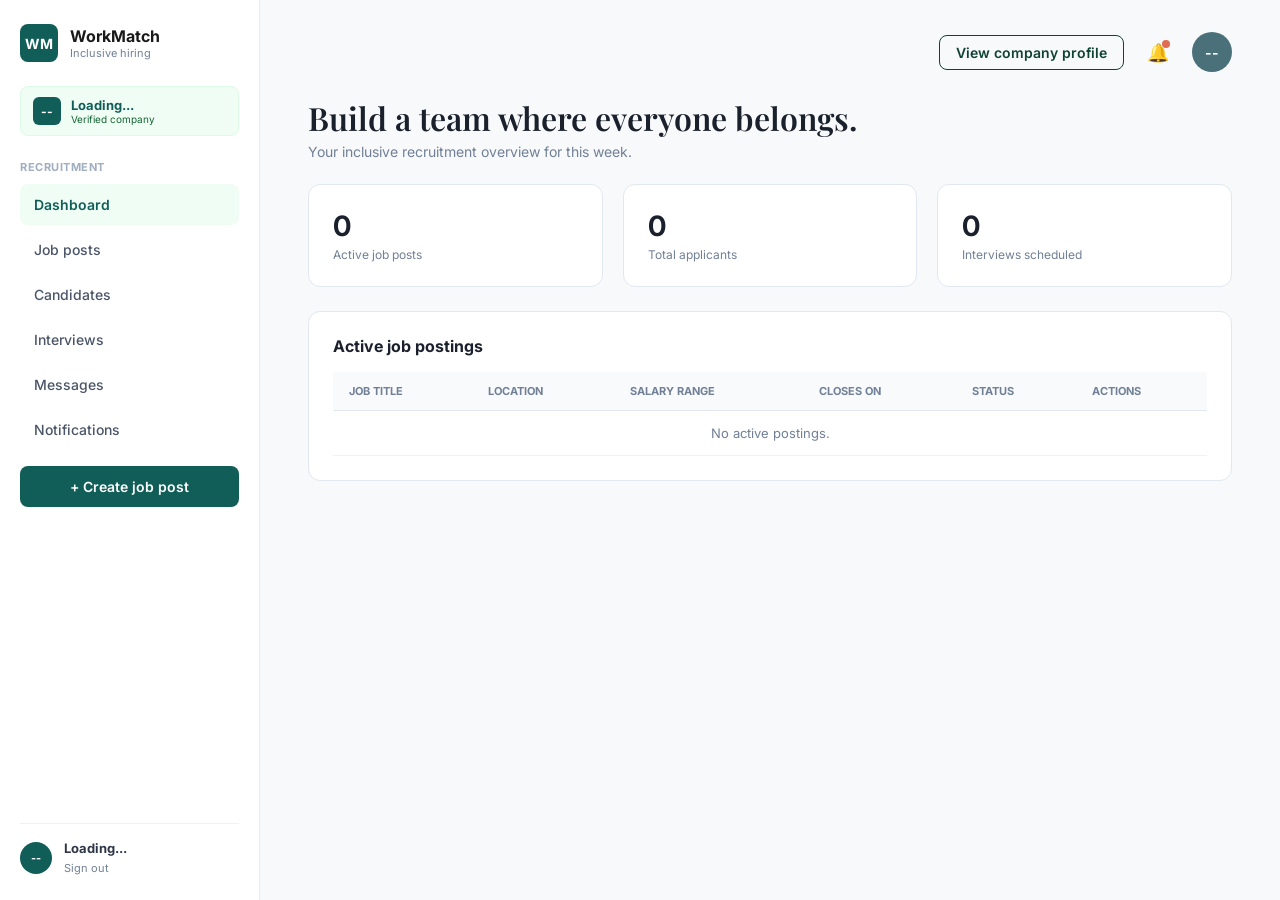
==== workmatch/src/main/resources/static/company-dashboard.html @ b6c86117 "modified:   workmatch/src/main/java/com/workmatch/applicant/Applicant.java 	modified:   workmatch/sr" ====
<!DOCTYPE html>
<html lang="en">
<head>
    <meta charset="UTF-8">
    <meta name="viewport" content="width=device-width, initial-scale=1.0">
    <title>WorkMatch - Company Dashboard</title>
    <link href="https://fonts.googleapis.com/css2?family=Playfair+Display:wght@600&family=Inter:wght@400;500;600;700&display=swap" rel="stylesheet">
    <style>
        * { box-sizing: border-box; margin: 0; padding: 0; font-family: 'Inter', sans-serif; }
        html, body { width: 100%; height: 100vh; background-color: #f7f9fa; overflow: hidden; }
        .dashboard-wrapper { width: 100vw; height: 100vh; display: flex; overflow: hidden; position: relative; }

        /* Sidebar */
        .sidebar { width: 260px; min-width: 260px; height: 100vh; background-color: #ffffff; border-right: 1px solid #e9ecef; display: flex; flex-direction: column; justify-content: space-between; padding: 24px 20px; }
        .logo-section { display: flex; align-items: center; gap: 12px; margin-bottom: 24px; }
        .logo-icon { width: 38px; height: 38px; background-color: #115e59; border-radius: 8px; display: flex; justify-content: center; align-items: center; color: white; font-weight: bold; font-size: 14px; }
        .logo-text h2 { font-size: 16px; color: #1a1a1a; font-weight: 700; }
        .logo-text p { font-size: 11px; color: #718096; }

        .company-badge-box { background: #f0fdf4; border: 1px solid #dcfce7; border-radius: 8px; padding: 10px 12px; display: flex; align-items: center; gap: 10px; margin-bottom: 24px; }
        .company-badge-icon { width: 28px; height: 28px; background: #115e59; color: white; border-radius: 6px; display: flex; justify-content: center; align-items: center; font-size: 12px; font-weight: 700; }

        .nav-section-label { font-size: 11px; font-weight: 700; color: #a0aec0; letter-spacing: 0.5px; margin-bottom: 10px; text-transform: uppercase; }
        .nav-menu { list-style: none; display: flex; flex-direction: column; gap: 4px; }
        .nav-item a { display: flex; align-items: center; justify-content: space-between; padding: 12px 14px; border-radius: 8px; text-decoration: none; color: #4a5568; font-size: 14px; font-weight: 500; cursor: pointer; }
        .nav-item.active a { background-color: #f0fdf4; color: #115e59; font-weight: 600; }

        .btn-create-job { background: #115e59; color: white; border: none; width: 100%; padding: 12px; border-radius: 8px; font-weight: 600; font-size: 14px; cursor: pointer; margin-top: 16px; }

        .user-profile { display: flex; align-items: center; gap: 12px; padding-top: 16px; border-top: 1px solid #edf2f7; }
        .avatar { width: 32px; height: 32px; background-color: #115e59; color: white; border-radius: 50%; display: flex; justify-content: center; align-items: center; font-size: 11px; font-weight: 700; }

        /* Main Workspace */
        .main-content { flex: 1; height: 100vh; overflow-y: auto; padding: 32px 48px 60px 48px; display: flex; flex-direction: column; gap: 24px; }
        
        /* Updated Top Bar Styling */
        .top-bar { display: flex; justify-content: flex-end; align-items: center; gap: 16px; position: relative; }
        .btn-company-profile { border: 1px solid #104233; color: #104233; background: transparent; padding: 8px 16px; border-radius: 8px; font-weight: 600; text-decoration: none; font-size: 14px; display: inline-flex; align-items: center; }
        .notification-wrapper { position: relative; cursor: pointer; display: flex; align-items: center; justify-content: center; width: 36px; height: 36px; }
        .notification-badge { position: absolute; top: 6px; right: 6px; width: 8px; height: 8px; background-color: #e06d53; border-radius: 50%; }
        
        .user-menu-container { position: relative; }
        .avatar-circle { width: 40px; height: 40px; border-radius: 50%; background-color: #4a707a; color: #ffffff; font-weight: bold; border: none; cursor: pointer; display: flex; align-items: center; justify-content: center; font-size: 14px; }
        
        .dropdown-menu { position: absolute; right: 0; top: 48px; background: white; border: 1px solid #e2e8f0; border-radius: 12px; box-shadow: 0 10px 15px -3px rgba(0,0,0,0.1); width: 200px; padding: 8px; display: none; z-index: 50; }
        .dropdown-menu.show { display: block; }
        .dropdown-item { display: flex; align-items: center; gap: 10px; padding: 10px 12px; color: #2d3748; text-decoration: none; font-size: 13px; font-weight: 500; border-radius: 6px; }
        .dropdown-item:hover { background: #f8fafc; }

        .header-title h1 { font-family: 'Playfair Display', serif; font-size: 32px; color: #1a202c; font-weight: 600; margin-bottom: 4px; }
        .header-title p { font-size: 14px; color: #718096; }

        .metrics-grid-3 { display: grid; grid-template-columns: repeat(3, 1fr); gap: 20px; }
        .metric-card { background: white; border: 1px solid #e2e8f0; border-radius: 12px; padding: 24px; }
        .metric-num { font-size: 28px; font-weight: 700; color: #1a202c; margin-bottom: 4px; }
        .metric-label { font-size: 12px; color: #718096; }

        .card { background: white; border: 1px solid #e2e8f0; border-radius: 12px; padding: 24px; }
        .co-table { width: 100%; border-collapse: collapse; text-align: left; }
        .co-table th { background: #f8fafc; padding: 12px 16px; font-size: 11px; font-weight: 700; color: #718096; text-transform: uppercase; border-bottom: 1px solid #e2e8f0; }
        .co-table td { padding: 14px 16px; border-bottom: 1px solid #edf2f7; font-size: 13px; color: #2d3748; }

        /* Modal Overlay & Figma Styling */
        .modal-overlay { position: fixed; top: 0; left: 0; width: 100vw; height: 100vh; background: rgba(0, 0, 0, 0.5); display: none; justify-content: center; align-items: center; z-index: 1000; }
        .modal-card { background: white; width: 780px; max-width: 95%; max-height: 90vh; border-radius: 16px; overflow-y: auto; padding: 36px; box-shadow: 0 20px 25px -5px rgba(0,0,0,0.1); }
        
        .form-group { margin-bottom: 20px; }
        .form-group label { display: block; font-size: 11px; font-weight: 700; color: #718096; text-transform: uppercase; margin-bottom: 6px; letter-spacing: 0.5px; }
        .form-input { width: 100%; padding: 10px 14px; border: 1px solid #cbd5e1; border-radius: 8px; font-size: 14px; color: #1a202c; background: #ffffff; }

        .checkbox-grid { display: grid; grid-template-columns: 1fr 1fr; gap: 10px; }
        .checkbox-card {
            display: flex;
            align-items: center;
            gap: 10px;
            padding: 12px 16px;
            background: #f8fafc;
            border: 1px solid #e2e8f0;
            border-radius: 10px;
            font-size: 13px;
            font-weight: 500;
            color: #2d3748;
            cursor: pointer;
            transition: all 0.2s ease;
            user-select: none;
        }
        .checkbox-card input[type="checkbox"] { width: 18px; height: 18px; accent-color: #115e59; cursor: pointer; }
        .checkbox-card:has(input[type="checkbox"]:checked) {
            background: #f0fdf4;
            border-color: #86efac;
            color: #115e59;
            font-weight: 600;
        }

        .view-section { display: none; }
        .view-section.active-view { display: flex; flex-direction: column; gap: 24px; }

        /* Candidate popup */
        .cd-avatar { width: 48px; height: 48px; background: #115e59; color: white; border-radius: 50%; display: flex; justify-content: center; align-items: center; font-size: 16px; font-weight: 700; flex-shrink: 0; }
        .cd-applied { background: #f0fdf4; border: 1px solid #dcfce7; border-radius: 10px; padding: 14px 16px; margin-bottom: 20px; }
        .cd-chip { display: inline-block; background: #f0fdf4; border: 1px solid #dcfce7; color: #115e59; padding: 4px 10px; border-radius: 6px; font-size: 12px; font-weight: 500; margin: 0 6px 6px 0; }
        .cd-box { background: #f8fafc; border: 1px solid #e2e8f0; border-radius: 10px; padding: 14px 16px; }
        .cd-box-title { font-size: 10px; font-weight: 700; color: #115e59; text-transform: uppercase; letter-spacing: 0.5px; margin-bottom: 6px; }

    </style>
</head>
<body>

    <div class="dashboard-wrapper">
        <!-- Sidebar -->
        <aside class="sidebar">
            <div>
                <div class="logo-section">
                    <div class="logo-icon">WM</div>
                    <div class="logo-text">
                        <h2>WorkMatch</h2>
                        <p>Inclusive hiring</p>
                    </div>
                </div>

                <div class="company-badge-box">
                    <div class="company-badge-icon" id="sidebarCompanyIcon">--</div>
                    <div>
                        <h4 style="font-size: 13px; color: #115e59; font-weight: 700;" id="sidebarCompanyName">Loading...</h4>
                        <p style="font-size: 10px; color: #166534;">Verified company</p>
                    </div>
                </div>

                <div class="nav-section-label">Recruitment</div>
                <ul class="nav-menu">
                    <li class="nav-item active" id="nav-dashboard"><a href="javascript:void(0)" onclick="switchView('dashboard')"><span>Dashboard</span></a></li>
                    <li class="nav-item"><a href="javascript:void(0)"><span>Job posts</span></a></li>
                    <li class="nav-item" id="nav-candidates"><a href="javascript:void(0)" onclick="switchView('candidates')"><span>Candidates</span></a></li>
                    <li class="nav-item"><a href="javascript:void(0)"><span>Interviews</span></a></li>
                    <li class="nav-item"><a href="javascript:void(0)"><span>Messages</span></a></li>
                    <li class="nav-item"><a href="javascript:void(0)"><span>Notifications</span></a></li>
                </ul>

                <button class="btn-create-job" onclick="openCreateJobModal()">+ Create job post</button>
            </div>

            <div class="user-profile">
                <div class="avatar" id="sidebarAvatar">--</div>
                <div>
                    <h4 style="font-size: 13px; color: #2d3748;" id="sidebarAdminName">Loading...</h4>
                    <a href="/login.html" style="font-size: 11px; color: #718096; text-decoration: none;">Sign out</a>
                </div>
            </div>
        </aside>

        <!-- Main Workspace -->
        <main class="main-content">
            <div class="top-bar">
                <a href="/company/profile" class="btn-company-profile">View company profile</a>
                <div class="notification-wrapper">
                    <span style="font-size: 18px;">🔔</span>
                    <span class="notification-badge"></span>
                </div>
                <div class="user-menu-container">
                    <button class="avatar-circle" id="companyMenuBtn">--</button>
                    <div class="dropdown-menu" id="companyDropdown">
                        <a href="/company/profile" class="dropdown-item">
                            <span>🏢</span> Company profile
                        </a>
                        <a href="/login.html" class="dropdown-item">
                            <span>❯</span> Log out
                        </a>
                    </div>
                </div>
            </div>

            <div id="view-dashboard" class="view-section active-view">
                
            <div class="header-title">
                <h1>Build a team where everyone belongs.</h1>
                <p>Your inclusive recruitment overview for this week.</p>
            </div>

            <div class="metrics-grid-3">
                <div class="metric-card">
                    <div class="metric-num" id="activeJobCount">0</div>
                    <div class="metric-label">Active job posts</div>
                </div>
                <div class="metric-card">
                    <div class="metric-num">0</div>
                    <div class="metric-label">Total applicants</div>
                </div>
                <div class="metric-card">
                    <div class="metric-num">0</div>
                    <div class="metric-label">Interviews scheduled</div>
                </div>
            </div>

            <div class="card">
                <h3 style="font-size: 16px; font-weight: 700; color: #1a202c; margin-bottom: 16px;">Active job postings</h3>
                <table class="co-table">
                    <thead>
                        <tr>
                            <th>Job Title</th>
                            <th>Location</th>
                            <th>Salary Range</th>
                            <th>Closes On</th>
                            <th>Status</th>
                            <th>Actions</th>
                        </tr>
                    </thead>
                    <tbody id="companyJobsTableBody">
                        <tr><td colspan="6" style="text-align:center; color:#718096;">No active postings.</td></tr>
                    </tbody>
                </table>
            </div>
            </div>

            <div id="view-candidates" class="view-section">
                <div class="header-title">
                    <h1>Applicant screening</h1>
                    <p>Review candidates using qualifications and accommodations. Scores never automatically reject applicants.</p>
                </div>
                <div class="card" style="padding: 0; overflow: hidden;">
                    <table class="co-table">
                        <thead>
                            <tr>
                                <th>Candidate</th>
                                <th>Position</th>
                                <th>Match</th>
                                <th>Status</th>
                                <th>Action</th>
                            </tr>
                        </thead>
                        <tbody id="candidatesTableBody">
                            <tr><td colspan="5" style="text-align:center; color:#718096;">No applicants yet.</td></tr>
                        </tbody>
                    </table>
                </div>
            </div>
        </main>
    </div>

    <!-- NEW JOB POSTING MODAL -->
    <div class="modal-overlay" id="createJobModal">
        <div class="modal-card">
            <div style="display: flex; align-items: center; gap: 12px; margin-bottom: 24px;">
                <div style="width: 40px; height: 40px; background: #f0fdf4; color: #166534; border-radius: 10px; display: flex; justify-content: center; align-items: center; font-size: 18px;">💼</div>
                <div>
                    <span style="font-size: 11px; font-weight: 700; color: #166534; text-transform: uppercase;">Create an inclusive opportunity</span>
                    <h2 style="font-size: 20px; font-weight: 700; color: #1a202c;">New job posting</h2>
                </div>
            </div>

            <form id="createJobForm" onsubmit="publishJob(event)">
                <div class="form-group">
                    <label>Job Title</label>
                    <input type="text" class="form-input" id="jobTitleInput" required placeholder="e.g. Junior Accessibility Analyst">
                </div>

                <div class="form-group">
                    <label>Job Description & Responsibilities</label>
                    <textarea class="form-input" id="jobDescInput" rows="3" placeholder="Review digital experiences, document accessibility issues..."></textarea>
                </div>

                <div style="display: grid; grid-template-columns: 1fr 1fr; gap: 16px;">
                    <div class="form-group">
                        <label>Salary Minimum (PHP/month)</label>
                        <input type="number" class="form-input" id="salaryMinInput" placeholder="e.g. 25000">
                    </div>
                    <div class="form-group">
                        <label>Salary Maximum (PHP/month)</label>
                        <input type="number" class="form-input" id="salaryMaxInput" placeholder="e.g. 40000">
                    </div>
                </div>

                <div class="form-group">
                    <label>Applications Close On</label>
                    <input type="date" class="form-input" id="closingDateInput" required>
                </div>

                <div class="form-group">
                    <label>Work Setup (At least 1 required)</label>
                    <div id="workSetupCheckboxes" class="checkbox-grid"></div>
                </div>

                <div class="form-group">
                    <label>Skills & Qualifications (At least 1 required)</label>
                    <div id="skillsCheckboxes" class="checkbox-grid"></div>
                </div>

                <div class="form-group">
                    <label>Physical Demands</label>
                    <div id="physicalCheckboxes" class="checkbox-grid"></div>
                </div>

                <div class="form-group">
                    <label>Applicant Needs & Accommodations</label>
                    <div id="accessibilityCheckboxes" class="checkbox-grid"></div>
                </div>

                <div style="display: grid; grid-template-columns: 1fr 1fr; gap: 16px;">
                    <div class="form-group">
                        <label>Minimum Education Level</label>
                        <select class="form-input" id="educationSelect"></select>
                    </div>
                    <div class="form-group">
                        <label>Experience Range Required</label>
                       <select class="form-input" id="experienceSelect">
                            <option value="">Select Experience Range</option>
                            <option value="1">Entry-level (0 - 1 year)</option>
                            <option value="2">1 - 3 years</option>
                            <option value="3">3 - 5 years</option>
                            <option value="4">5+ years</option>
                        </select>
                    </div>
                </div>

                <div class="form-group">
                    <label>Location</label>
                    <div style="display: grid; grid-template-columns: 1fr 1fr 1fr; gap: 10px;">
                        <select class="form-input" id="regionSelect" onchange="onRegionChange()"><option value="">Region</option></select>
                        <select class="form-input" id="provinceSelect" onchange="onProvinceChange()"><option value="">Province</option></select>
                        <select class="form-input" id="citySelect"><option value="">City</option></select>
                    </div>
                </div>

                <div class="form-group">
                    <label>Other Notes (Shown to applicants)</label>
                    <textarea class="form-input" id="otherNotesInput" rows="3" placeholder="Optional details for applicants"></textarea>
                </div>

                <div style="display: flex; justify-content: flex-end; gap: 12px; border-top: 1px solid #e2e8f0; padding-top: 20px; margin-top: 24px;">
                    <button type="button" onclick="closeCreateJobModal()" style="background: white; border: 1px solid #cbd5e1; color: #475569; padding: 10px 20px; border-radius: 8px; font-weight: 600; cursor: pointer;">Save draft</button>
                    <button type="submit" style="background: #115e59; color: white; border: none; padding: 10px 24px; border-radius: 8px; font-weight: 600; cursor: pointer;">Publish job</button>
                </div>
            </form>
        </div>
    </div>

    <!-- CANDIDATE DETAILS POPUP -->
    <div class="modal-overlay" id="candidateModal">
        <div class="modal-card" style="width: 560px;">
            <div style="display: flex; justify-content: space-between; align-items: flex-start; margin-bottom: 20px;">
                <div style="display: flex; align-items: center; gap: 12px;">
                    <div class="cd-avatar" id="cdAvatar">--</div>
                    <div>
                        <p style="font-size: 10px; font-weight: 700; color: #718096; text-transform: uppercase; letter-spacing: 0.5px;">Candidate profile</p>
                        <h2 id="cdName" style="font-size: 20px; font-weight: 700; color: #1a202c;">Name</h2>
                        <p id="cdEmail" style="font-size: 12px; color: #115e59;">Email</p>
                    </div>
                </div>
                <span id="cdStatus" style="background:#f0fdf4; color:#115e59; padding:4px 10px; border-radius:12px; font-weight:600; font-size:11px;">Status</span>
            </div>

            <div class="cd-applied">
                <div class="cd-box-title">Applied for</div>
                <div id="cdJob" style="font-size: 18px; font-weight: 700; color: #115e59;"></div>
                <div id="cdMatch" style="font-size: 12px; color: #166534; margin-top: 2px;"></div>
            </div>

            <div style="display: grid; grid-template-columns: 1fr 1fr; gap: 16px;">
                <div class="form-group">
                    <label>Education</label>
                    <div id="cdEducation" style="font-size: 14px; font-weight: 600; color: #1a202c;"></div>
                </div>
                <div class="form-group">
                    <label>Experience</label>
                    <div id="cdExperience" style="font-size: 14px; font-weight: 600; color: #1a202c;"></div>
                </div>
            </div>
            <div class="form-group">
                <label>Location</label>
            <div id="cdLocation" style="font-size: 14px; font-weight: 600; color: #1a202c;"></div>
            </div>
            <div class="form-group">
                <label>Skills</label>
                <div id="cdSkills"></div>
            </div>
            <div class="form-group">
                <label>Work setup preference</label>
                <div id="cdWorkSetup" style="font-size: 14px; font-weight: 600; color: #1a202c;"></div>
            </div>

            <div style="display: grid; grid-template-columns: 1fr 1fr; gap: 12px; margin-bottom: 12px;">
                <div class="cd-box">
                    <div class="cd-box-title">Accessibility needs</div>
                    <div id="cdAccessibility" style="font-size: 13px; font-weight: 600; color: #1a202c;"></div>
                </div>
                <div class="cd-box">
                    <div class="cd-box-title">Physical demands they cannot do</div>
                    <div id="cdPhysical" style="font-size: 13px; font-weight: 600; color: #1a202c;"></div>
                </div>
            </div>
            <div class="cd-box" style="margin-bottom: 20px;">
                <div class="cd-box-title">Other needs</div>
                <div id="cdOtherNeeds" style="font-size: 13px; font-weight: 600; color: #1a202c;"></div>
            </div>

            <div class="form-group" style="border-top: 1px solid #e2e8f0; padding-top: 16px;">
                <label>Change status</label>
                <div style="display: flex; gap: 10px; align-items: center;">
                <select id="cdStatusSelect" class="form-input">
                    <option value="">Choose a new status</option>
                    <option value="Under review">Under review</option>
                    <option value="Interview invited">Interview invited</option>
                    <option value="Offer sent">Offer sent</option>
                    <option value="Hired">Hired</option>
                    <option value="Not selected">Not selected</option>
                </select>
                <button type="button" onclick="saveCandidateStatus()" style="background: #115e59; color: white; border: none; padding: 10px 18px; border-radius: 8px; font-weight: 600; cursor: pointer; white-space: nowrap;">Save status</button>
            </div>
            <span id="cdStatusMsg" style="font-size: 12px; font-weight: 600;"></span>
        </div>

            <div style="display: flex; justify-content: flex-end; border-top: 1px solid #e2e8f0; padding-top: 20px;">
                <button type="button" onclick="closeCandidateModal()" style="background: white; border: 1px solid #cbd5e1; color: #475569; padding: 10px 20px; border-radius: 8px; font-weight: 600; cursor: pointer;">Close</button>
            </div>
        </div>
    </div>

    <script>
        let allLabelsData = [];
        let allLocationsData = [];

        // Toggle user dropdown menu
        document.addEventListener('DOMContentLoaded', () => {
            const menuBtn = document.getElementById('companyMenuBtn');
            const dropdown = document.getElementById('companyDropdown');

            if (menuBtn && dropdown) {
                menuBtn.addEventListener('click', (e) => {
                    e.stopPropagation();
                    dropdown.classList.toggle('show');
                });

                document.addEventListener('click', () => {
                    dropdown.classList.remove('show');
                });
            }
        });

        function openCreateJobModal() {
            document.getElementById('createJobModal').style.display = 'flex';
        }

        function closeCreateJobModal() {
            document.getElementById('createJobModal').style.display = 'none';
        }

        function loadMetaData() {
            fetch('/api/labels')
                .then(res => res.json())
                .then(labels => {
                    allLabelsData = labels;
                    renderCheckboxes('WORK_SETUP', 'workSetupCheckboxes');
                    renderCheckboxes('SKILL', 'skillsCheckboxes');
                    renderCheckboxes('PHYSICAL_DEMAND', 'physicalCheckboxes');
                    renderCheckboxes('ACCESSIBILITY', 'accessibilityCheckboxes');
                    renderEducationDropdown(labels);

                    fetch('/api/locations')
                        .then(res => res.json())
                        .then(locations => {
                            allLocationsData = locations;
                            renderRegionDropdown();
                        });
                });
        }

        function renderCheckboxes(groupName, containerId) {
            const container = document.getElementById(containerId);
            container.innerHTML = '';
            const filtered = allLabelsData.filter(l => l.labelGroup === groupName);
            filtered.forEach(l => {
                container.innerHTML += `
                    <label class="checkbox-card">
                        <input type="checkbox" name="jobLabelCheckbox" value="${l.id}">
                        <span>${l.name}</span>
                    </label>
                `;
            });
        }

        function renderEducationDropdown(labels) {
            const select = document.getElementById('educationSelect');
            select.innerHTML = '<option value="">Select Minimum Education</option>';
            const educations = labels.filter(l => l.labelGroup === 'EDUCATION').sort((a, b) => a.rankOrder - b.rankOrder);
            educations.forEach(e => {
                select.innerHTML += `<option value="${e.rankOrder}">${e.name}</option>`;
            });
        }

        function renderRegionDropdown() {
            const regionSelect = document.getElementById('regionSelect');
            regionSelect.innerHTML = '<option value="">Select Region</option>';
            const regions = [...new Set(allLocationsData.map(l => l.region))];
            regions.forEach(r => {
                regionSelect.innerHTML += `<option value="${r}">${r}</option>`;
            });
        }

        function onRegionChange() {
            const region = document.getElementById('regionSelect').value;
            const provinceSelect = document.getElementById('provinceSelect');
            provinceSelect.innerHTML = '<option value="">Select Province</option>';
            document.getElementById('citySelect').innerHTML = '<option value="">Select City</option>';

            const provinces = [...new Set(allLocationsData.filter(l => l.region === region).map(l => l.province))];
            provinces.forEach(p => {
                provinceSelect.innerHTML += `<option value="${p}">${p}</option>`;
            });
        }

        function onProvinceChange() {
            const region = document.getElementById('regionSelect').value;
            const province = document.getElementById('provinceSelect').value;
            const citySelect = document.getElementById('citySelect');
            citySelect.innerHTML = '<option value="">Select City</option>';

            const cities = allLocationsData.filter(l => l.region === region && l.province === province);
            cities.forEach(c => {
                citySelect.innerHTML += `<option value="${c.city}">${c.city}</option>`;
            });
        }

        function loadCompanyJobs() {
            fetch('/api/jobs')
                .then(res => res.json())
                .then(jobs => {
                    const tbody = document.getElementById('companyJobsTableBody');
                    tbody.innerHTML = '';
                    const companyName = document.getElementById('sidebarCompanyName').innerText;

                    const myJobs = jobs.filter(j => j.company === companyName);

                    // Only jobs that have not expired count as active
                    const activeJobs = myJobs.filter(j => !j.expired);
                    document.getElementById('activeJobCount').innerText = activeJobs.length;

                    if (myJobs.length === 0) {
                        tbody.innerHTML = '<tr><td colspan="6" style="text-align:center; color:#718096;">No active postings.</td></tr>';
                        return;
                    }

                    // Active jobs first, expired jobs last
                    myJobs.sort((a, b) => Number(a.expired) - Number(b.expired));

                    myJobs.forEach(job => {
                        const salaryText = (job.salaryMin && job.salaryMax) ? `₱${job.salaryMin} - ₱${job.salaryMax}` : 'Negotiable';
                        const closesText = job.closingDate ? job.closingDate : 'No closing date';
                        const statusBadge = job.expired
                            ? '<span style="background:#fee2e2; color:#b91c1c; padding:4px 10px; border-radius:12px; font-weight:600; font-size:11px;">Expired</span>'
                            : '<span style="background:#dcfce7; color:#166534; padding:4px 10px; border-radius:12px; font-weight:600; font-size:11px;">Active</span>';

                        tbody.innerHTML += `
                            <tr>
                                <td><strong>${job.title}</strong></td>
                                <td>${job.city || 'Remote'}, ${job.province || ''}</td>
                                <td>${salaryText}</td>
                                <td>${closesText}</td>
                                <td>${statusBadge}</td>
                                <td><span style="color:#115e59; font-weight:600; cursor:pointer;">Manage</span></td>
                            </tr>
                        `;
                    });
                });
        }

        function publishJob(event) {
            event.preventDefault();

            const checkedBoxes = document.querySelectorAll('input[name="jobLabelCheckbox"]:checked');
            const labelIds = Array.from(checkedBoxes).map(cb => parseInt(cb.value));

            const workSetupsChecked = Array.from(document.querySelectorAll('#workSetupCheckboxes input:checked'));
            const skillsChecked = Array.from(document.querySelectorAll('#skillsCheckboxes input:checked'));

            if (workSetupsChecked.length === 0) {
                alert('Please select at least 1 work setup.');
                return;
            }
            if (skillsChecked.length === 0) {
                alert('Please select at least 1 required skill.');
                return;
            }

            const payload = {
                title: document.getElementById('jobTitleInput').value,
                salaryMin: document.getElementById('salaryMinInput').value ? parseFloat(document.getElementById('salaryMinInput').value) : null,
                salaryMax: document.getElementById('salaryMaxInput').value ? parseFloat(document.getElementById('salaryMaxInput').value) : null,
                minEducationRank: document.getElementById('educationSelect').value ? parseInt(document.getElementById('educationSelect').value) : null,
                experienceRank: document.getElementById('experienceSelect').value ? parseInt(document.getElementById('experienceSelect').value) : null,
                region: document.getElementById('regionSelect').value,
                province: document.getElementById('provinceSelect').value,
                city: document.getElementById('citySelect').value,
                otherNotes: document.getElementById('otherNotesInput').value,
                closingDate: document.getElementById('closingDateInput').value,
                labelIds: labelIds
            };

            fetch('/api/company/jobs', {
                method: 'POST',
                headers: { 'Content-Type': 'application/json' },
                body: JSON.stringify(payload)
            })
            .then(res => {
                if (res.ok) {
                    closeCreateJobModal();
                    loadCompanyJobs();
                    document.getElementById('createJobForm').reset();
                } else {
                    alert('Failed to publish job. Please check inputs.');
                }
            })
            .catch(err => {
                console.error('Error posting job:', err);
                alert('An error occurred while publishing the job.');
            });
        }

        // Two letters for the round avatar
        function getInitials(name) {
            if (!name) return "--";
            const parts = name.trim().split(/\s+/);
            if (parts.length === 1) return parts[0].substring(0, 2).toUpperCase();
            return (parts[0][0] + parts[parts.length - 1][0]).toUpperCase();
        }

        // Switches between the Dashboard and Candidates pages
        function switchView(viewName) {
            document.querySelectorAll('.view-section').forEach(el => el.classList.remove('active-view'));
            document.querySelectorAll('.nav-item').forEach(el => el.classList.remove('active'));
            document.getElementById('view-' + viewName).classList.add('active-view');
            const nav = document.getElementById('nav-' + viewName);
            if (nav) nav.classList.add('active');
            if (viewName === 'candidates') loadCandidates();
        }

        // Fills the Candidates table with this company's real applicants
        function loadCandidates() {
            fetch('/api/company/applications')
                .then(res => res.ok ? res.json() : [])
                .then(apps => {
                    const tbody = document.getElementById('candidatesTableBody');
                    tbody.innerHTML = '';

                    if (!Array.isArray(apps) || apps.length === 0) {
                        tbody.innerHTML = '<tr><td colspan="5" style="text-align:center; color:#718096;">No applicants yet.</td></tr>';
                        return;
                    }

                    apps.forEach(a => {
                        const matchText = (a.score !== null && a.score !== undefined) ? a.score + '%' : '-';
                        tbody.innerHTML += `
                            <tr>
                                <td>
                                    <div style="display:flex; align-items:center; gap:10px;">
                                        <div style="width:32px; height:32px; background:#f0fdf4; color:#115e59; border-radius:50%; display:flex; justify-content:center; align-items:center; font-size:11px; font-weight:700;">${getInitials(a.applicantName)}</div>
                                        <strong>${a.applicantName}</strong>
                                    </div>
                                </td>
                                <td>${a.jobTitle}</td>
                                <td><strong style="color:#115e59;">${matchText}</strong></td>
                                <td><span style="background:#f0fdf4; color:#115e59; padding:4px 10px; border-radius:12px; font-weight:600; font-size:11px;">${a.status || 'Submitted'}</span></td>  
                                <td><button type="button" onclick="openCandidateModal(${a.id}, ${a.score})" style="background:white; border:1px solid #115e59; color:#115e59; padding:6px 14px; border-radius:8px; font-weight:600; font-size:12px; cursor:pointer;">View</button></td>
                            </tr>
                        `;
                    });
                });
        }

        // Fills the company name and initials from the logged-in session
        function loadCompanyHeader() {
            fetch('/api/company/me')
                .then(res => {
                    if (res.status === 401) {
                        window.location.href = '/login.html';
                        return null;
                    }
                    return res.json();
                })
                .then(data => {
                    if (!data) return;
                    const initials = getInitials(data.companyName);
                    document.getElementById('sidebarCompanyName').innerText = data.companyName;
                    document.getElementById('sidebarCompanyIcon').innerText = initials;
                    document.getElementById('sidebarAdminName').innerText = data.companyName + ' Admin';
                    document.getElementById('sidebarAvatar').innerText = initials;
                    document.getElementById('companyMenuBtn').innerText = initials;
                    // The job list needs the name first
                    loadCompanyJobs();
                });
        }

        // Turns a list into text, or says nothing is listed
        function listText(items) {
            return (items && items.length > 0) ? items.join(', ') : 'None listed';
        }

        let currentCandidateId = null;

        // Opens the popup with one applicant's real details
        function openCandidateModal(id, score) {
            fetch('/api/company/applications/' + id)
                .then(res => res.ok ? res.json() : null)
                .then(d => {
                    if (!d) {
                        alert('Could not load the applicant details.');
                        return;
                    }

                    currentCandidateId = id;
                    document.getElementById('cdStatusSelect').value = '';
                    document.getElementById('cdStatusMsg').innerText = '';
                    document.getElementById('cdAvatar').innerText = getInitials(d.applicantName);
                    document.getElementById('cdName').innerText = d.applicantName || 'Unknown';
                    document.getElementById('cdEmail').innerText = d.applicantEmail || '';
                    document.getElementById('cdStatus').innerText = d.status || 'Submitted';
                    document.getElementById('cdJob').innerText = d.jobTitle || '';
                    document.getElementById('cdMatch').innerText =
                        (score !== null && score !== undefined) ? score + '% profile match' : '';
                    document.getElementById('cdEducation').innerText =
                        (d.education || 'Not provided') + (d.program ? ', ' + d.program : '');
                    document.getElementById('cdExperience').innerText =
                        (d.experienceYears !== null && d.experienceYears !== undefined) ? d.experienceYears + ' years' : 'Not provided';
                    const place = [d.city, d.province].filter(p => p && p.length > 0).join(', ');
                    document.getElementById('cdLocation').innerText = place || 'Not provided';

                    // Skills as small chips
                    const skillsBox = document.getElementById('cdSkills');
                    skillsBox.innerHTML = '';
                    if (d.skills && d.skills.length > 0) {
                        d.skills.forEach(s => {
                            const chip = document.createElement('span');
                            chip.className = 'cd-chip';
                            chip.innerText = s;
                            skillsBox.appendChild(chip);
                        });
                    } else {
                        skillsBox.innerText = 'None listed';
                    }

                    document.getElementById('cdWorkSetup').innerText =
                        (d.workSetup && d.workSetup.length > 0) ? d.workSetup.join(' · ') : 'None listed';
                    document.getElementById('cdAccessibility').innerText = listText(d.accessibilityNeeds);
                    document.getElementById('cdPhysical').innerText = listText(d.physicalLimits);
                    document.getElementById('cdOtherNeeds').innerText = d.otherNeeds || 'None listed';
                    document.getElementById('candidateModal').style.display = 'flex';
                });
        }

        function closeCandidateModal() {
            document.getElementById('candidateModal').style.display = 'none';
        }

        // Saves the new status picked in the popup
        function saveCandidateStatus() {
            const newStatus = document.getElementById('cdStatusSelect').value;
            const msg = document.getElementById('cdStatusMsg');
            if (!newStatus) {
                msg.style.color = '#b91c1c';
                msg.innerText = 'Please choose a status first.';
                return;
            }
            fetch('/api/company/applications/' + currentCandidateId + '/status', {
                method: 'POST',
                headers: { 'Content-Type': 'application/json' },
                body: JSON.stringify({ status: newStatus })
            })
            .then(res => {
                if (res.ok) {
                    msg.style.color = '#15803d';
                    msg.innerText = '✓ Status updated';
                    document.getElementById('cdStatus').innerText = newStatus;
                    loadCandidates();
                } else {
                    msg.style.color = '#b91c1c';
                    msg.innerText = 'Could not update the status.';
                }
            });
        }

            window.onload = function() {
            loadMetaData();
            loadCompanyHeader();
        };
    </script>
</body>
</html>
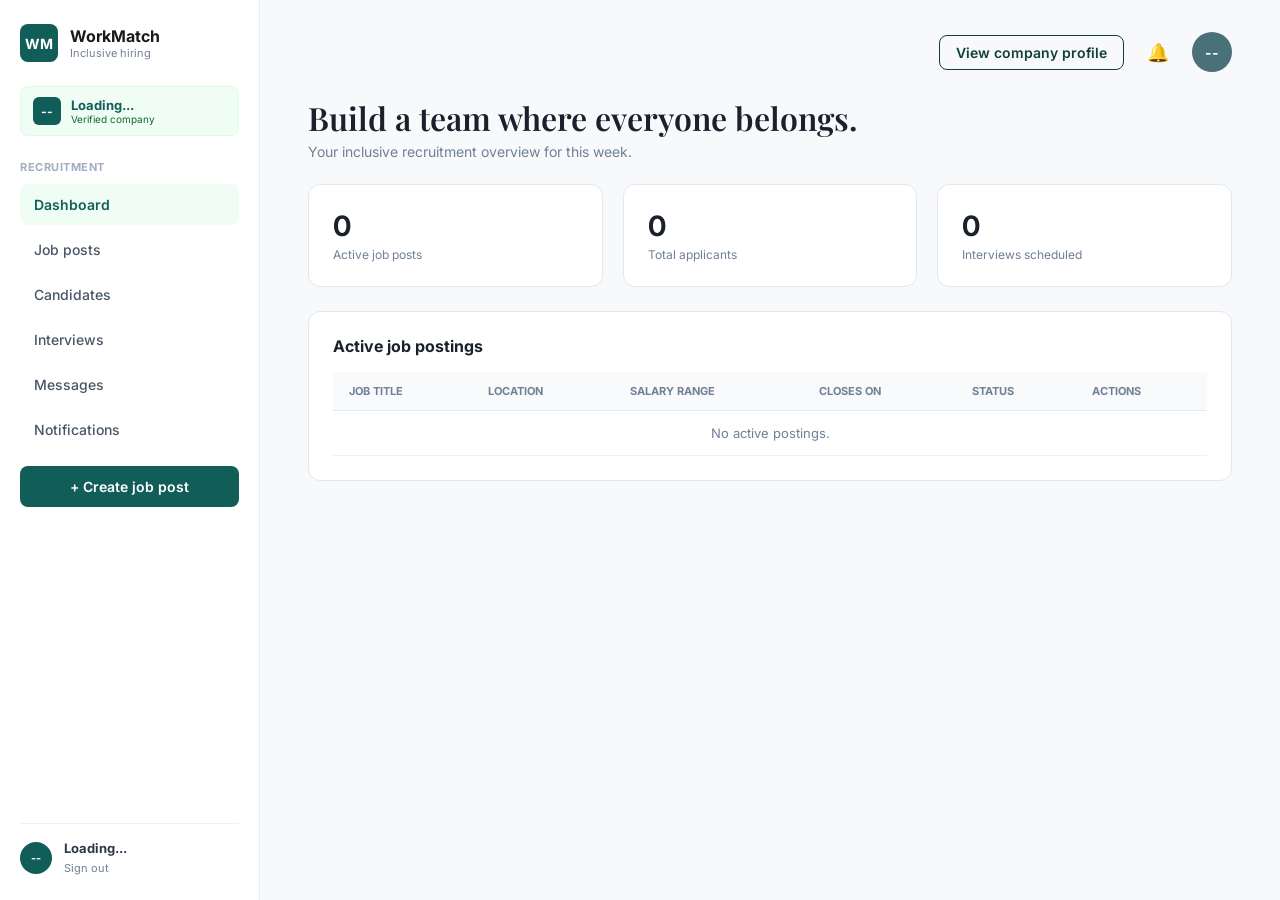
==== commit 83b7c561: "modified:   workmatch/src/main/java/com/workmatch/company/CompanyController.java 	modified:   workma" ====
--- a/workmatch/src/main/resources/static/company-dashboard.html
+++ b/workmatch/src/main/resources/static/company-dashboard.html
@@ -131,9 +131,9 @@
                     <li class="nav-item active" id="nav-dashboard"><a href="javascript:void(0)" onclick="switchView('dashboard')"><span>Dashboard</span></a></li>
                     <li class="nav-item"><a href="javascript:void(0)"><span>Job posts</span></a></li>
                     <li class="nav-item" id="nav-candidates"><a href="javascript:void(0)" onclick="switchView('candidates')"><span>Candidates</span></a></li>
-                    <li class="nav-item"><a href="javascript:void(0)"><span>Interviews</span></a></li>
-                    <li class="nav-item"><a href="javascript:void(0)"><span>Messages</span></a></li>
-                    <li class="nav-item"><a href="javascript:void(0)"><span>Notifications</span></a></li>
+                    <li class="nav-item" id="nav-interviews"><a href="javascript:void(0)" onclick="switchView('interviews')"><span>Interviews</span></a></li>
+                    <li class="nav-item" id="nav-messages"><a href="javascript:void(0)" onclick="switchView('messages')"><span>Messages</span></a></li>
+                    <li class="nav-item" id="nav-notifications"><a href="javascript:void(0)" onclick="switchView('notifications')"><span>Notifications</span></a></li>
                 </ul>
 
                 <button class="btn-create-job" onclick="openCreateJobModal()">+ Create job post</button>
@@ -152,9 +152,9 @@
         <main class="main-content">
             <div class="top-bar">
                 <a href="/company/profile" class="btn-company-profile">View company profile</a>
-                <div class="notification-wrapper">
+                <div class="notification-wrapper" onclick="switchView('notifications')">
                     <span style="font-size: 18px;">🔔</span>
-                    <span class="notification-badge"></span>
+                    <span class="notification-badge" id="notifBadge" style="display: none;"></span>
                 </div>
                 <div class="user-menu-container">
                     <button class="avatar-circle" id="companyMenuBtn">--</button>
@@ -233,6 +233,64 @@
                     </table>
                 </div>
             </div>
+
+            <div id="view-messages" class="view-section">
+                <div class="header-title">
+                    <h1>Messages</h1>
+                    <p>Communicate privately with applicants who applied to your jobs.</p>
+                </div>
+                <div class="card" style="padding: 0; overflow: hidden; display: flex; height: 460px;">
+                    <!-- Left: applicants -->
+                    <div id="chatApplicantList" style="width: 280px; min-width: 280px; border-right: 1px solid #e2e8f0; overflow-y: auto;"></div>
+                    <!-- Right: chat -->
+                    <div style="flex: 1; display: flex; flex-direction: column; min-width: 0;">
+                        <div style="padding: 16px 20px; border-bottom: 1px solid #e2e8f0;">
+                            <div id="chatHeaderName" style="font-size: 14px; font-weight: 700; color: #1a202c;">Select an applicant</div>
+                            <div style="font-size: 11px; color: #718096;">Private conversation</div>
+                        </div>
+                        <div id="chatMessages" style="flex: 1; overflow-y: auto; padding: 20px; background: #f8fafc; display: flex; flex-direction: column; gap: 10px;"></div>
+                        <div style="display: flex; gap: 10px; padding: 14px 20px; border-top: 1px solid #e2e8f0;">
+                            <input type="text" id="chatInput" class="form-input" placeholder="Write a message to the selected applicant..." onkeydown="if(event.key==='Enter') sendChatMessage()">
+                            <button type="button" onclick="sendChatMessage()" style="background: #115e59; color: white; border: none; padding: 10px 24px; border-radius: 8px; font-weight: 600; cursor: pointer;">Send</button>
+                        </div>
+                    </div>
+                </div>
+            </div>
+
+            <div id="view-interviews" class="view-section">
+                <div class="header-title">
+                    <h1>Interviews</h1>
+                    <p>Applicants you accepted. Set the interview time and the applicant will confirm it in Messages.</p>
+                </div>
+                <div class="card" style="padding: 0; overflow: hidden;">
+                    <table class="co-table">
+                        <thead>
+                            <tr>
+                                <th>Candidate</th>
+                                <th>Position</th>
+                                <th>Interview time</th>
+                                <th>Status</th>
+                                <th>Action</th>
+                            </tr>
+                        </thead>
+                        <tbody id="interviewsTableBody">
+                            <tr><td colspan="5" style="text-align:center; color:#718096;">No accepted applicants yet.</td></tr>
+                        </tbody>
+                    </table>
+                </div>
+            </div>
+
+            <div id="view-notifications" class="view-section">
+                <div style="display: flex; justify-content: space-between; align-items: flex-end;">
+                    <div class="header-title">
+                        <h1>Notifications</h1>
+                        <p>Recruitment activity, deadlines, and applicant updates.</p>
+                    </div>
+                    <button type="button" onclick="markCompanyNotificationsRead()" style="background: white; border: 1px solid #cbd5e1; color: #104233; padding: 10px 20px; border-radius: 8px; font-weight: 600; font-size: 13px; cursor: pointer;">Mark all as read</button>
+                </div>
+                <div id="companyNotificationList" style="display: flex; flex-direction: column; gap: 12px;"></div>
+            </div>
+
         </main>
     </div>
 
@@ -392,24 +450,61 @@
                 <div id="cdOtherNeeds" style="font-size: 13px; font-weight: 600; color: #1a202c;"></div>
             </div>
 
-            <div class="form-group" style="border-top: 1px solid #e2e8f0; padding-top: 16px;">
-                <label>Change status</label>
+            <div id="cdRejectBox" class="form-group" style="display: none; border-top: 1px solid #e2e8f0; padding-top: 16px;">
+                <label>Reason for rejecting</label>
                 <div style="display: flex; gap: 10px; align-items: center;">
-                <select id="cdStatusSelect" class="form-input">
-                    <option value="">Choose a new status</option>
-                    <option value="Under review">Under review</option>
-                    <option value="Interview invited">Interview invited</option>
-                    <option value="Offer sent">Offer sent</option>
-                    <option value="Hired">Hired</option>
-                    <option value="Not selected">Not selected</option>
+                    <select id="cdReasonSelect" class="form-input"></select>
+                    <button type="button" onclick="confirmReject()" style="background: #b91c1c; color: white; border: none; padding: 10px 18px; border-radius: 8px; font-weight: 600; cursor: pointer; white-space: nowrap;">Confirm reject</button>
+                </div>
+            </div>
+            <span id="cdStatusMsg" style="display: block; font-size: 12px; font-weight: 600; margin-bottom: 12px;"></span>
+
+            <div style="display: flex; justify-content: flex-end; gap: 10px; border-top: 1px solid #e2e8f0; padding-top: 20px;">
+                <button type="button" id="cdRejectBtn" onclick="showRejectBox()" style="background: white; border: 1px solid #b91c1c; color: #b91c1c; padding: 10px 20px; border-radius: 8px; font-weight: 600; cursor: pointer;">Reject</button>
+                <button type="button" id="cdAcceptBtn" onclick="acceptCandidate()" style="background: #115e59; color: white; border: none; padding: 10px 24px; border-radius: 8px; font-weight: 600; cursor: pointer;">Accept</button>
+                <button type="button" onclick="closeCandidateModal()" style="background: white; border: 1px solid #cbd5e1; color: #475569; padding: 10px 20px; border-radius: 8px; font-weight: 600; cursor: pointer;">Close</button>
+            </div>
+        </div>
+    </div>
+
+    <!-- SCHEDULE INTERVIEW POPUP -->
+    <div class="modal-overlay" id="scheduleModal">
+        <div class="modal-card" style="width: 460px;">
+            <p style="font-size: 10px; font-weight: 700; color: #718096; text-transform: uppercase; letter-spacing: 0.5px;">Interview details</p>
+            <h2 id="schName" style="font-size: 20px; font-weight: 700; color: #1a202c;">Name</h2>
+            <p id="schJob" style="font-size: 13px; color: #115e59; margin-bottom: 20px;"></p>
+
+            <div class="form-group">
+                <label>Date</label>
+                <input type="date" id="schDate" class="form-input">
+            </div>
+            <div class="form-group">
+                <label>Time</label>
+                <input type="time" id="schTime" class="form-input">
+            </div>
+            <div class="form-group">
+                <label>Length</label>
+                <select id="schDuration" class="form-input">
+                    <option value="30">30 minutes</option>
+                    <option value="45">45 minutes</option>
+                    <option value="60">60 minutes</option>
                 </select>
-                <button type="button" onclick="saveCandidateStatus()" style="background: #115e59; color: white; border: none; padding: 10px 18px; border-radius: 8px; font-weight: 600; cursor: pointer; white-space: nowrap;">Save status</button>
-            </div>
-            <span id="cdStatusMsg" style="font-size: 12px; font-weight: 600;"></span>
-        </div>
-
-            <div style="display: flex; justify-content: flex-end; border-top: 1px solid #e2e8f0; padding-top: 20px;">
-                <button type="button" onclick="closeCandidateModal()" style="background: white; border: 1px solid #cbd5e1; color: #475569; padding: 10px 20px; border-radius: 8px; font-weight: 600; cursor: pointer;">Close</button>
+            </div>
+
+                        <div id="schAfterBox" style="display: none; border-top: 1px solid #e2e8f0; padding-top: 16px; margin-bottom: 12px;">
+                <label style="display:block; font-size:11px; font-weight:700; color:#718096; text-transform:uppercase; margin-bottom:6px; letter-spacing:0.5px;">After the interview</label>
+                <button type="button" onclick="sendOfferNow()" style="background: #115e59; color: white; border: none; padding: 10px 20px; border-radius: 8px; font-weight: 600; cursor: pointer; margin-bottom: 12px;">Send offer</button>
+                <div style="display: flex; gap: 10px; align-items: center;">
+                    <select id="schReasonSelect" class="form-input"></select>
+                    <button type="button" onclick="notSelectedNow()" style="background: #b91c1c; color: white; border: none; padding: 10px 18px; border-radius: 8px; font-weight: 600; cursor: pointer; white-space: nowrap;">Not selected</button>
+                </div>
+            </div>
+
+            <span id="schMsg" style="display: block; font-size: 12px; font-weight: 600; margin-bottom: 12px;"></span>
+
+            <div style="display: flex; justify-content: flex-end; gap: 10px; border-top: 1px solid #e2e8f0; padding-top: 20px;">
+                <button type="button" onclick="closeScheduleModal()" style="background: white; border: 1px solid #cbd5e1; color: #475569; padding: 10px 20px; border-radius: 8px; font-weight: 600; cursor: pointer;">Close</button>
+                <button type="button" onclick="saveSchedule()" style="background: #115e59; color: white; border: none; padding: 10px 24px; border-radius: 8px; font-weight: 600; cursor: pointer;">Save interview</button>
             </div>
         </div>
     </div>
@@ -622,6 +717,338 @@
             return (parts[0][0] + parts[parts.length - 1][0]).toUpperCase();
         }
 
+        let chatApplicantId = null;
+        let chatApplicantName = '';
+
+        // Fills the list of applicants on the left
+        function loadChatList() {
+            fetch('/api/chat/company/conversations')
+                .then(res => res.ok ? res.json() : [])
+                .then(list => {
+                    const box = document.getElementById('chatApplicantList');
+                    box.innerHTML = '';
+                    if (!Array.isArray(list) || list.length === 0) {
+                        box.innerHTML = '<p style="padding:20px; font-size:13px; color:#718096;">No applicants yet. Applicants appear here after they apply to your jobs.</p>';
+                        return;
+                    }
+                    list.forEach(c => {
+                        const active = c.applicantId === chatApplicantId ? 'background:#f0fdf4;' : '';
+                        const badge = c.unread > 0
+                            ? `<span style="background:#dcfce7; color:#115e59; font-size:11px; font-weight:700; padding:2px 8px; border-radius:10px;">${c.unread}</span>`
+                            : '';
+                        const dateText = c.lastAt ? c.lastAt.substring(0, 10) : '';
+                        const item = document.createElement('div');
+                        item.style.cssText = 'padding:14px 18px; border-bottom:1px solid #edf2f7; cursor:pointer; display:flex; justify-content:space-between; align-items:center; gap:8px;' + active;
+                        item.innerHTML = `
+                            <div style="min-width:0;">
+                                <div style="font-size:13px; font-weight:700; color:#1a202c;"></div>
+                                <div style="font-size:11px; color:#718096; white-space:nowrap; overflow:hidden; text-overflow:ellipsis;"></div>
+                            </div>
+                            <div style="text-align:right;">
+                                <div style="font-size:10px; color:#718096; margin-bottom:4px;">${dateText}</div>${badge}
+                            </div>`;
+                        item.children[0].children[0].innerText = c.name;
+                        item.children[0].children[1].innerText = c.lastText || 'No messages yet';
+                        item.onclick = function() { openChat(c.applicantId, c.name); };
+                        box.appendChild(item);
+                    });
+                });
+        }
+
+        // Opens the chat with one applicant
+        function openChat(applicantId, applicantName) {
+            chatApplicantId = applicantId;
+            chatApplicantName = applicantName;
+            document.getElementById('chatHeaderName').innerText = applicantName;
+            fetch('/api/chat/company/messages?applicantId=' + applicantId)
+                .then(res => res.ok ? res.json() : [])
+                .then(messages => {
+                    const box = document.getElementById('chatMessages');
+                    box.innerHTML = '';
+                    if (!Array.isArray(messages) || messages.length === 0) {
+                        box.innerHTML = '<p style="font-size:13px; color:#718096;">No messages yet. Say hello!</p>';
+                    }
+                    messages.forEach(m => {
+                        const mine = m.senderRole === 'COMPANY';
+                        const bubble = document.createElement('div');
+                        bubble.style.cssText = 'max-width:70%; padding:10px 14px; border-radius:12px; font-size:13px; '
+                            + (mine ? 'align-self:flex-end; background:#115e59; color:white;' : 'align-self:flex-start; background:white; border:1px solid #e2e8f0; color:#1a202c;');
+                        const text = document.createElement('div');
+                        text.innerText = m.messageText;
+                        const time = document.createElement('div');
+                        time.style.cssText = 'font-size:10px; margin-top:4px; opacity:0.7;';
+                        time.innerText = m.sentAt ? m.sentAt.replace('T', ' ').substring(0, 16) : '';
+                        bubble.appendChild(text);
+                        bubble.appendChild(time);
+                        box.appendChild(bubble);
+                    });
+                    box.scrollTop = box.scrollHeight;
+                    loadChatList();
+                });
+        }
+
+        // Sends the typed message
+        function sendChatMessage() {
+            const input = document.getElementById('chatInput');
+            const text = input.value.trim();
+            if (chatApplicantId === null || !text) return;
+            fetch('/api/chat/company/send', {
+                method: 'POST',
+                headers: { 'Content-Type': 'application/json' },
+                body: JSON.stringify({ applicantId: String(chatApplicantId), text: text })
+            })
+            .then(res => {
+                if (res.ok) {
+                    input.value = '';
+                    openChat(chatApplicantId, chatApplicantName);
+                } else {
+                    res.text().then(msg => alert(msg));
+                }
+            });
+        }
+
+        let currentInterviewAppId = null;
+
+        // Fills the Interviews table with the applicants the company accepted
+        function loadInterviews() {
+            fetch('/api/company/interviews')
+                .then(res => res.ok ? res.json() : [])
+                .then(list => {
+                    const tbody = document.getElementById('interviewsTableBody');
+                    tbody.innerHTML = '';
+                    if (!Array.isArray(list) || list.length === 0) {
+                        tbody.innerHTML = '<tr><td colspan="5" style="text-align:center; color:#718096;">No accepted applicants yet.</td></tr>';
+                        return;
+                    }
+                    list.forEach(i => {
+                        const timeText = i.scheduledAt
+                            ? i.scheduledAt.replace('T', ' ').substring(0, 16) + ' (' + i.durationMinutes + ' min)'
+                            : 'Not scheduled';
+                        const tr = document.createElement('tr');
+                        tr.innerHTML = `
+                            <td><strong></strong></td>
+                            <td></td>
+                            <td>${timeText}</td>
+                            <td><span style="background:#f0fdf4; color:#115e59; padding:4px 10px; border-radius:12px; font-weight:600; font-size:11px;">${i.status}</span></td>
+                            <td></td>`;
+                        tr.children[0].children[0].innerText = i.applicantName;
+                        tr.children[1].innerText = i.jobTitle;
+                        const btn = document.createElement('button');
+                        btn.type = 'button';
+                        btn.style.cssText = 'background:white; border:1px solid #115e59; color:#115e59; padding:6px 14px; border-radius:8px; font-weight:600; font-size:12px; cursor:pointer;';
+                        btn.innerText = i.scheduledAt ? 'Reschedule interview' : 'View details';
+                        btn.onclick = function() { openScheduleModal(i); };
+                        tr.children[4].appendChild(btn);
+
+                        // Join Meeting button: opens 30 minutes before, closes when the interview ends
+                        if (i.scheduledAt) {
+                            const start = new Date(i.scheduledAt).getTime();
+                            const join = document.createElement('button');
+                            join.type = 'button';
+                            join.className = 'joinBtn';
+                            join.innerText = 'Join Meeting';
+                            join.dataset.opens = start - 30 * 60000;
+                            join.dataset.ends = start + i.durationMinutes * 60000;
+                            join.dataset.confirmed = (i.status === 'Interview scheduled') ? 'yes' : 'no';
+                            join.onclick = function() { window.location.href = '/meeting.html?id=' + i.applicationId; };
+                            tr.children[4].appendChild(join);
+                        }
+                        tbody.appendChild(tr);
+                    });
+                    refreshJoinButtons();
+                });
+        }
+
+        // Turns the Join Meeting buttons on or off depending on the time
+        function refreshJoinButtons() {
+            const now = Date.now();
+            document.querySelectorAll('.joinBtn').forEach(btn => {
+                const confirmed = btn.dataset.confirmed === 'yes';
+                const open = confirmed && now >= Number(btn.dataset.opens) && now < Number(btn.dataset.ends);
+                btn.disabled = !open;
+                btn.title = open ? '' : (confirmed ? 'Opens 30 minutes before the interview' : 'Waiting for the applicant to confirm the time');
+                btn.style.cssText = 'margin-left:8px; padding:6px 14px; border-radius:8px; font-weight:600; font-size:12px; border:none; color:white; background:'
+                    + (open ? '#115e59; cursor:pointer;' : '#cbd5e1; cursor:not-allowed;');
+            });
+        }
+        // Check again every 15 seconds so the button turns on by itself
+        setInterval(refreshJoinButtons, 15000);
+
+        // Opens the popup for one applicant
+        function openScheduleModal(i) {
+            currentInterviewAppId = i.applicationId;
+            document.getElementById('schName').innerText = i.applicantName;
+            document.getElementById('schJob').innerText = i.jobTitle;
+            document.getElementById('schMsg').innerText = '';
+            showAfterInterview(i);
+            if (i.scheduledAt) {
+                document.getElementById('schDate').value = i.scheduledAt.substring(0, 10);
+                document.getElementById('schTime').value = i.scheduledAt.substring(11, 16);
+                document.getElementById('schDuration').value = String(i.durationMinutes);
+            } else {
+                document.getElementById('schDate').value = '';
+                document.getElementById('schTime').value = '';
+                document.getElementById('schDuration').value = '30';
+            }
+            document.getElementById('scheduleModal').style.display = 'flex';
+        }
+
+        function closeScheduleModal() {
+            document.getElementById('scheduleModal').style.display = 'none';
+        }
+
+        // Shows Send offer and Not selected only when the confirmed interview has ended
+        function showAfterInterview(i) {
+            let over = false;
+            if (i.status === 'Interview scheduled' && i.scheduledAt) {
+                const end = new Date(i.scheduledAt).getTime() + i.durationMinutes * 60000;
+                over = Date.now() >= end;
+            }
+            document.getElementById('schAfterBox').style.display = over ? 'block' : 'none';
+
+            // Fill the reasons from the database
+            const select = document.getElementById('schReasonSelect');
+            select.innerHTML = '<option value="">Choose a reason</option>';
+            allLabelsData
+                .filter(l => l.labelGroup === 'REJECTION_REASON')
+                .sort((a, b) => a.rankOrder - b.rankOrder)
+                .forEach(l => {
+                    const opt = document.createElement('option');
+                    opt.value = l.name;
+                    opt.innerText = l.name;
+                    select.appendChild(opt);
+                });
+        }
+
+        // Send offer: status becomes Offer sent and the applicant gets a card
+        function sendOfferNow() {
+            const msg = document.getElementById('schMsg');
+            fetch('/api/company/interviews/' + currentInterviewAppId + '/offer', { method: 'POST' })
+            .then(res => {
+                if (res.ok) {
+                    closeScheduleModal();
+                    loadInterviews();
+                } else {
+                    res.text().then(t => { msg.style.color = '#b91c1c'; msg.innerText = t; });
+                }
+            });
+        }
+
+        // Not selected: needs a reason, uses the reject endpoint
+        function notSelectedNow() {
+            const msg = document.getElementById('schMsg');
+            const reason = document.getElementById('schReasonSelect').value;
+            if (!reason) {
+                msg.style.color = '#b91c1c';
+                msg.innerText = 'Please choose a reason first.';
+                return;
+            }
+            fetch('/api/company/applications/' + currentInterviewAppId + '/reject', {
+                method: 'POST',
+                headers: { 'Content-Type': 'application/json' },
+                body: JSON.stringify({ reason: reason })
+            })
+            .then(res => {
+                if (res.ok) {
+                    closeScheduleModal();
+                    loadInterviews();
+                } else {
+                    res.text().then(t => { msg.style.color = '#b91c1c'; msg.innerText = t; });
+                }
+            });
+        }
+
+        // Saves the date, time and length
+        function saveSchedule() {
+            const msg = document.getElementById('schMsg');
+            const date = document.getElementById('schDate').value;
+            const time = document.getElementById('schTime').value;
+            const duration = document.getElementById('schDuration').value;
+            if (!date || !time) {
+                msg.style.color = '#b91c1c';
+                msg.innerText = 'Please pick a date and a time.';
+                return;
+            }
+            fetch('/api/company/interviews/' + currentInterviewAppId + '/schedule', {
+                method: 'POST',
+                headers: { 'Content-Type': 'application/json' },
+                body: JSON.stringify({ date: date, time: time, duration: duration })
+            })
+            .then(res => {
+                if (res.ok) {
+                    closeScheduleModal();
+                    loadInterviews();
+                } else {
+                    res.text().then(t => { msg.style.color = '#b91c1c'; msg.innerText = t; });
+                }
+            });
+        }
+
+        // Turns a date into text like "10 minutes ago"
+        function timeAgo(isoText) {
+            if (!isoText) return '';
+            const minutes = Math.floor((Date.now() - new Date(isoText).getTime()) / 60000);
+            if (minutes < 1) return 'Just now';
+            if (minutes < 60) return minutes + ' minutes ago';
+            const hours = Math.floor(minutes / 60);
+            if (hours < 24) return hours + (hours === 1 ? ' hour ago' : ' hours ago');
+            const days = Math.floor(hours / 24);
+            return days + (days === 1 ? ' day ago' : ' days ago');
+        }
+
+        // Fills the notification list and the bell dot from the database
+        function loadCompanyNotifications() {
+            fetch('/api/company/notifications')
+                .then(res => res.ok ? res.json() : [])
+                .then(list => {
+                    const box = document.getElementById('companyNotificationList');
+                    box.innerHTML = '';
+                    const unread = Array.isArray(list) ? list.filter(n => !n.isRead).length : 0;
+                    document.getElementById('notifBadge').style.display = unread > 0 ? 'block' : 'none';
+
+                    if (!Array.isArray(list) || list.length === 0) {
+                        box.innerHTML = '<div class="card"><p style="color: #718096; font-size: 14px;">No notifications yet.</p></div>';
+                        return;
+                    }
+                    list.forEach(n => {
+                        const row = document.createElement('div');
+                        const border = n.isRead ? '#e2e8f0' : '#115e59';
+                        row.style.cssText = 'background:white; border:1px solid ' + border + '; border-radius:12px; padding:18px 24px; display:flex; align-items:center; gap:16px;';
+                        const icon = document.createElement('div');
+                        icon.style.cssText = 'width:36px; height:36px; background:#f0fdf4; border-radius:8px; display:flex; justify-content:center; align-items:center; font-size:16px;';
+                        icon.innerText = '🔔';
+                        const body = document.createElement('div');
+                        body.style.flex = '1';
+                        const title = document.createElement('div');
+                        title.style.cssText = 'font-size:13px; color:#1a202c; font-weight:' + (n.isRead ? '500' : '700') + ';';
+                        title.innerText = n.title;
+                        const msg = document.createElement('div');
+                        msg.style.cssText = 'font-size:12px; color:#718096; margin-top:2px;';
+                        msg.innerText = n.message || '';
+                        const time = document.createElement('div');
+                        time.style.cssText = 'font-size:10px; color:#a0aec0; margin-top:4px;';
+                        time.innerText = timeAgo(n.sentAt);
+                        body.appendChild(title);
+                        body.appendChild(msg);
+                        body.appendChild(time);
+                        const view = document.createElement('span');
+                        view.style.cssText = 'font-size:12px; font-weight:700; color:#115e59; cursor:pointer;';
+                        view.innerText = 'View';
+                        view.onclick = function() { if (n.targetPage) switchView(n.targetPage); };
+                        row.appendChild(icon);
+                        row.appendChild(body);
+                        row.appendChild(view);
+                        box.appendChild(row);
+                    });
+                });
+        }
+
+        // Marks every notification as read, then refreshes the list and the bell dot
+        function markCompanyNotificationsRead() {
+            fetch('/api/company/notifications/mark-read', { method: 'POST' })
+                .then(() => loadCompanyNotifications());
+        }
+
         // Switches between the Dashboard and Candidates pages
         function switchView(viewName) {
             document.querySelectorAll('.view-section').forEach(el => el.classList.remove('active-view'));
@@ -630,6 +1057,9 @@
             const nav = document.getElementById('nav-' + viewName);
             if (nav) nav.classList.add('active');
             if (viewName === 'candidates') loadCandidates();
+            if (viewName === 'messages') loadChatList();
+            if (viewName === 'interviews') loadInterviews();
+            if (viewName === 'notifications') loadCompanyNotifications();
         }
 
         // Fills the Candidates table with this company's real applicants
@@ -706,7 +1136,6 @@
                     }
 
                     currentCandidateId = id;
-                    document.getElementById('cdStatusSelect').value = '';
                     document.getElementById('cdStatusMsg').innerText = '';
                     document.getElementById('cdAvatar').innerText = getInitials(d.applicantName);
                     document.getElementById('cdName').innerText = d.applicantName || 'Unknown';
@@ -721,6 +1150,7 @@
                         (d.experienceYears !== null && d.experienceYears !== undefined) ? d.experienceYears + ' years' : 'Not provided';
                     const place = [d.city, d.province].filter(p => p && p.length > 0).join(', ');
                     document.getElementById('cdLocation').innerText = place || 'Not provided';
+                    setupCandidateButtons(d.status || 'Submitted');
 
                     // Skills as small chips
                     const skillsBox = document.getElementById('cdSkills');
@@ -749,29 +1179,73 @@
             document.getElementById('candidateModal').style.display = 'none';
         }
 
-        // Saves the new status picked in the popup
-        function saveCandidateStatus() {
-            const newStatus = document.getElementById('cdStatusSelect').value;
+                // Shows or hides the buttons depending on the status, and fills the reasons
+        function setupCandidateButtons(status) {
+            const canAccept = status === 'Submitted' || status === 'Under review';
+            const closed = status === 'Hired' || status === 'Not selected';
+            document.getElementById('cdAcceptBtn').style.display = canAccept ? 'inline-block' : 'none';
+            document.getElementById('cdRejectBtn').style.display = closed ? 'none' : 'inline-block';
+            document.getElementById('cdRejectBox').style.display = 'none';
+
+            const select = document.getElementById('cdReasonSelect');
+            select.innerHTML = '<option value="">Choose a reason</option>';
+            allLabelsData
+                .filter(l => l.labelGroup === 'REJECTION_REASON')
+                .sort((a, b) => a.rankOrder - b.rankOrder)
+                .forEach(l => {
+                    const opt = document.createElement('option');
+                    opt.value = l.name;
+                    opt.innerText = l.name;
+                    select.appendChild(opt);
+                });
+        }
+
+        function showRejectBox() {
+            const box = document.getElementById('cdRejectBox');
+            box.style.display = 'block';
+            box.scrollIntoView({ behavior: 'smooth', block: 'center' });
+        }
+
+        // Accept: status becomes Interview invited
+        function acceptCandidate() {
             const msg = document.getElementById('cdStatusMsg');
-            if (!newStatus) {
+            fetch('/api/company/applications/' + currentCandidateId + '/accept', { method: 'POST' })
+            .then(res => {
+                if (res.ok) {
+                    msg.style.color = '#15803d';
+                    msg.innerText = '✓ Applicant accepted';
+                    document.getElementById('cdStatus').innerText = 'Interview invited';
+                    setupCandidateButtons('Interview invited');
+                    loadCandidates();
+                } else {
+                    res.text().then(t => { msg.style.color = '#b91c1c'; msg.innerText = t; });
+                }
+            });
+        }
+
+        // Reject: needs a reason, status becomes Not selected
+        function confirmReject() {
+            const msg = document.getElementById('cdStatusMsg');
+            const reason = document.getElementById('cdReasonSelect').value;
+            if (!reason) {
                 msg.style.color = '#b91c1c';
-                msg.innerText = 'Please choose a status first.';
+                msg.innerText = 'Please choose a reason first.';
                 return;
             }
-            fetch('/api/company/applications/' + currentCandidateId + '/status', {
+            fetch('/api/company/applications/' + currentCandidateId + '/reject', {
                 method: 'POST',
                 headers: { 'Content-Type': 'application/json' },
-                body: JSON.stringify({ status: newStatus })
+                body: JSON.stringify({ reason: reason })
             })
             .then(res => {
                 if (res.ok) {
                     msg.style.color = '#15803d';
-                    msg.innerText = '✓ Status updated';
-                    document.getElementById('cdStatus').innerText = newStatus;
+                    msg.innerText = '✓ Applicant rejected';
+                    document.getElementById('cdStatus').innerText = 'Not selected';
+                    setupCandidateButtons('Not selected');
                     loadCandidates();
                 } else {
-                    msg.style.color = '#b91c1c';
-                    msg.innerText = 'Could not update the status.';
+                    res.text().then(t => { msg.style.color = '#b91c1c'; msg.innerText = t; });
                 }
             });
         }
@@ -779,6 +1253,7 @@
             window.onload = function() {
             loadMetaData();
             loadCompanyHeader();
+            loadCompanyNotifications();
         };
     </script>
 </body>
